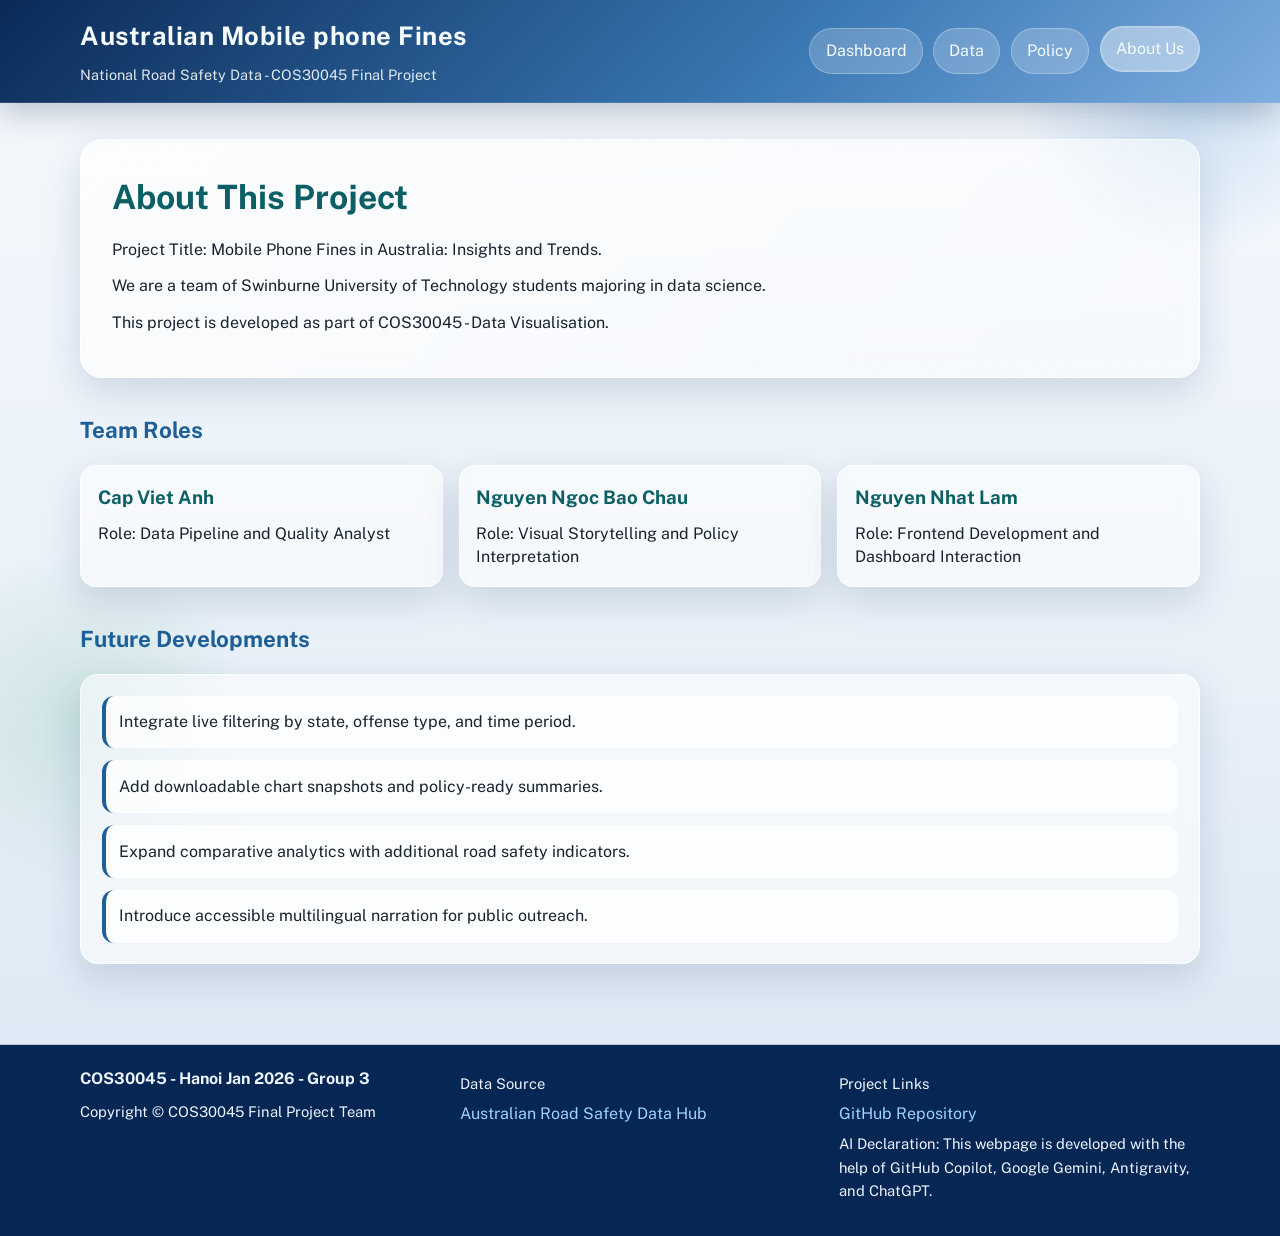
==== about.html @ 4bf0cf0b "web page initial update" ====
<!DOCTYPE html>
<html lang="en">
<head>
	<meta charset="UTF-8">
	<meta name="viewport" content="width=device-width, initial-scale=1.0">
	<title>About Us | Australian Mobile Phone Fines</title>
	<link rel="preconnect" href="https://fonts.googleapis.com">
	<link rel="preconnect" href="https://fonts.gstatic.com" crossorigin>
	<link href="https://fonts.googleapis.com/css2?family=Public+Sans:wght@300;400;500;600;700&display=swap" rel="stylesheet">
	<link rel="stylesheet" href="styles/main.css">
</head>
<body data-page="about">
	<div id="navbar"></div>

	<main>
		<div class="container">
			<section class="hero">
				<h2>About This Project</h2>
				<p>
					Project Title: Mobile Phone Fines in Australia: Insights and Trends.
				</p>
				<p>
					We are a team of Swinburne University of Technology students majoring in data science.
				</p>
				<p>
					This project is developed as part of COS30045 - Data Visualisation.
				</p>
			</section>

			<h3 class="section-title">Team Roles</h3>
			<section class="grid">
				<article class="card">
					<h3>Cap Viet Anh</h3>
					<p>Role: Data Pipeline and Quality Analyst</p>
				</article>
				<article class="card">
					<h3>Nguyen Ngoc Bao Chau</h3>
					<p>Role: Visual Storytelling and Policy Interpretation</p>
				</article>
				<article class="card">
					<h3>Nguyen Nhat Lam</h3>
					<p>Role: Frontend Development and Dashboard Interaction</p>
				</article>
			</section>

			<h3 class="section-title">Future Developments</h3>
			<section class="content-panel">
				<ul class="timeline">
					<li>Integrate live filtering by state, offense type, and time period.</li>
					<li>Add downloadable chart snapshots and policy-ready summaries.</li>
					<li>Expand comparative analytics with additional road safety indicators.</li>
					<li>Introduce accessible multilingual narration for public outreach.</li>
				</ul>
			</section>
		</div>
	</main>

	<div id="footer"></div>

	<script src="scripts/scripts.js"></script>
</body>
</html>
---- styles/main.css ----
:root {
  --linear1: linear-gradient(135deg, #0a2a57 0%, #3b79b5 62%, #7fade0 100%);
  --body-bg: linear-gradient(180deg, #f6f9fd 0%, #e8f0f8 55%, #d9e6f3 100%);
  --footer-bg: #062654;
  --text-primary: #0d5f66;
  --text-secondary: #1f5f97;
  --text-content: #18222d;
  --primary-btn: #2e9b66;
  --secondary-btn: #2e73b8;
  --white-glass: rgba(255, 255, 255, 0.56);
  --white-glass-strong: rgba(255, 255, 255, 0.72);
  --shadow: 0 14px 38px rgba(16, 49, 89, 0.15);
}

* {
  box-sizing: border-box;
}

body {
  margin: 0;
  font-family: "Public Sans", "Segoe UI", Tahoma, sans-serif;
  color: var(--text-content);
  background: var(--body-bg);
  min-height: 100vh;
  line-height: 1.6;
  position: relative;
}

body::before,
body::after {
  content: "";
  position: fixed;
  z-index: -1;
  border-radius: 50%;
  filter: blur(6px);
}

body::before {
  width: 340px;
  height: 340px;
  top: -90px;
  right: -80px;
  background: radial-gradient(circle, rgba(99, 165, 222, 0.32) 0%, rgba(99, 165, 222, 0) 72%);
}

body::after {
  width: 320px;
  height: 320px;
  left: -80px;
  bottom: 20px;
  background: radial-gradient(circle, rgba(125, 194, 166, 0.26) 0%, rgba(125, 194, 166, 0) 74%);
}

img {
  max-width: 100%;
  display: block;
}

a {
  color: inherit;
}

.container {
  width: min(1120px, 92vw);
  margin: 0 auto;
}

.site-header {
  background: var(--linear1);
  color: #f6fbff;
  position: sticky;
  top: 0;
  z-index: 10;
  box-shadow: 0 10px 30px rgba(5, 30, 65, 0.24);
  border-bottom: 1px solid rgba(255, 255, 255, 0.15);
}

.nav-wrap {
  display: flex;
  align-items: center;
  justify-content: space-between;
  gap: 1.25rem;
  padding: 1rem 0;
}

.brand-title {
  margin: 0;
  font-size: clamp(1.15rem, 2vw, 1.6rem);
  letter-spacing: 0.02em;
}

.brand-caption {
  margin: 0.35rem 0 0;
  font-size: 0.9rem;
  opacity: 0.9;
}

.site-nav {
  display: flex;
  align-items: center;
  gap: 0.65rem;
}

.site-nav a {
  text-decoration: none;
  padding: 0.58rem 0.95rem;
  border-radius: 999px;
  background: rgba(255, 255, 255, 0.2);
  border: 1px solid rgba(255, 255, 255, 0.28);
  transition: transform 0.2s ease, background 0.2s ease, box-shadow 0.2s ease;
}

.site-nav a:hover,
.site-nav a.is-active {
  background: rgba(255, 255, 255, 0.42);
  box-shadow: inset 0 0 0 1px rgba(255, 255, 255, 0.16);
  transform: translateY(-2px);
}

.menu-toggle {
  display: none;
  border: 1px solid rgba(255, 255, 255, 0.35);
  background: rgba(255, 255, 255, 0.15);
  color: #fff;
  border-radius: 999px;
  padding: 0.5rem 0.85rem;
  cursor: pointer;
}

main {
  padding: 2.3rem 0 3rem;
}

.hero {
  background: linear-gradient(130deg, rgba(255, 255, 255, 0.7), rgba(255, 255, 255, 0.42));
  border: 1px solid rgba(255, 255, 255, 0.75);
  border-radius: 22px;
  box-shadow: var(--shadow);
  padding: clamp(1.2rem, 2.4vw, 2.3rem);
  backdrop-filter: blur(11px);
}

.hero h2 {
  margin-top: 0;
  margin-bottom: 0.75rem;
  color: var(--text-primary);
  font-size: clamp(1.4rem, 3vw, 2.1rem);
}

.hero p {
  max-width: 74ch;
  line-height: 1.68;
  margin: 0.6rem 0;
}

.button-row {
  margin-top: 1.2rem;
  display: flex;
  flex-wrap: wrap;
  gap: 0.85rem;
}

.btn {
  display: inline-flex;
  align-items: center;
  justify-content: center;
  padding: 0.7rem 1.25rem;
  text-decoration: none;
  border-radius: 12px;
  color: #fff;
  border: 1px solid rgba(255, 255, 255, 0.55);
  backdrop-filter: blur(8px);
  box-shadow: 0 10px 16px rgba(0, 0, 0, 0.13);
  transition: transform 0.22s ease, box-shadow 0.22s ease, filter 0.22s ease;
}

.btn:hover {
  transform: translateY(-2px) scale(1.01);
  box-shadow: 0 14px 18px rgba(0, 0, 0, 0.16);
  filter: brightness(1.04);
}

.btn-primary {
  background: linear-gradient(135deg, var(--primary-btn), #267f4f);
}

.btn-secondary {
  background: linear-gradient(135deg, var(--secondary-btn), #20558a);
}

.section-title {
  color: var(--text-secondary);
  margin: 2.2rem 0 1rem;
  font-size: 1.4rem;
}

.grid {
  display: grid;
  grid-template-columns: repeat(12, 1fr);
  gap: 1rem;
}

.card {
  grid-column: span 4;
  background: var(--white-glass);
  border: 1px solid rgba(255, 255, 255, 0.72);
  border-radius: 16px;
  padding: 1.05rem;
  box-shadow: var(--shadow);
  backdrop-filter: blur(8px);
}

.card h3 {
  margin: 0 0 0.55rem;
  color: var(--text-primary);
}

.card p {
  margin: 0;
  line-height: 1.48;
}

.timeline {
  list-style: none;
  padding-left: 0;
  margin: 0;
  display: grid;
  gap: 0.75rem;
}

.timeline li {
  background: var(--white-glass-strong);
  border-left: 4px solid var(--text-secondary);
  padding: 0.85rem;
  border-radius: 12px;
}

.content-panel {
  background: var(--white-glass);
  border: 1px solid rgba(255, 255, 255, 0.72);
  border-radius: 18px;
  padding: 1.3rem;
  box-shadow: var(--shadow);
  backdrop-filter: blur(8px);
}

.placeholder-box {
  border: 2px dashed rgba(34, 101, 162, 0.5);
  border-radius: 12px;
  background: rgba(255, 255, 255, 0.55);
  min-height: 220px;
  display: grid;
  place-items: center;
  color: var(--text-secondary);
  font-weight: 600;
}

.site-footer {
  background: var(--footer-bg);
  border-top: 1px solid rgba(255, 255, 255, 0.72);
  margin-top: 2rem;
  color: #edf4ff;
}

.footer-grid {
  display: grid;
  grid-template-columns: repeat(3, minmax(0, 1fr));
  gap: 1.2rem;
  padding: 1.3rem 0 1.7rem;
}

.footer-title {
  margin: 0 0 0.5rem;
  color: #edf4ff;
  font-weight: 700;
}

.footer-copy,
.footer-label,
.footer-ai {
  margin: 0.35rem 0;
  font-size: 0.92rem;
}

.footer-link {
  color: #9fd2ff;
  text-decoration: none;
}

.footer-link:hover {
  text-decoration: underline;
}

.cta-grid {
  margin-top: 1.2rem;
  display: grid;
  grid-template-columns: repeat(3, minmax(0, 1fr));
  gap: 0.95rem;
}

.cta-card {
  border-radius: 16px;
  padding: 1.1rem;
  text-decoration: none;
  color: #ffffff;
  box-shadow: var(--shadow);
  border: 1px solid rgba(255, 255, 255, 0.6);
  backdrop-filter: blur(10px);
  transition: transform 0.22s ease, box-shadow 0.22s ease, filter 0.22s ease;
}

.cta-card:hover {
  transform: translateY(-4px);
  box-shadow: 0 15px 22px rgba(8, 30, 58, 0.22);
  filter: brightness(1.04);
}

.cta-card h3 {
  margin: 0 0 0.45rem;
}

.cta-card p {
  margin: 0;
  font-size: 0.95rem;
  line-height: 1.45;
}

.cta-card.primary {
  background: linear-gradient(135deg, #2f9e62, #267f4f);
}

.cta-card.secondary {
  background: linear-gradient(135deg, #2f72b8, #20558a);
}

@media (max-width: 900px) {
  .card {
    grid-column: span 6;
  }

  .cta-grid {
    grid-template-columns: 1fr;
  }

  .footer-grid {
    grid-template-columns: 1fr;
  }
}

@media (max-width: 760px) {
  .menu-toggle {
    display: inline-flex;
  }

  .site-nav {
    position: absolute;
    right: 4vw;
    top: 88px;
    display: none;
    width: min(280px, 92vw);
    flex-direction: column;
    align-items: stretch;
    background: rgba(9, 41, 87, 0.94);
    border: 1px solid rgba(255, 255, 255, 0.18);
    border-radius: 12px;
    padding: 0.6rem;
    backdrop-filter: blur(9px);
  }

  .site-nav.open {
    display: flex;
  }

  .site-nav a {
    text-align: center;
  }

  .card {
    grid-column: span 12;
  }
}
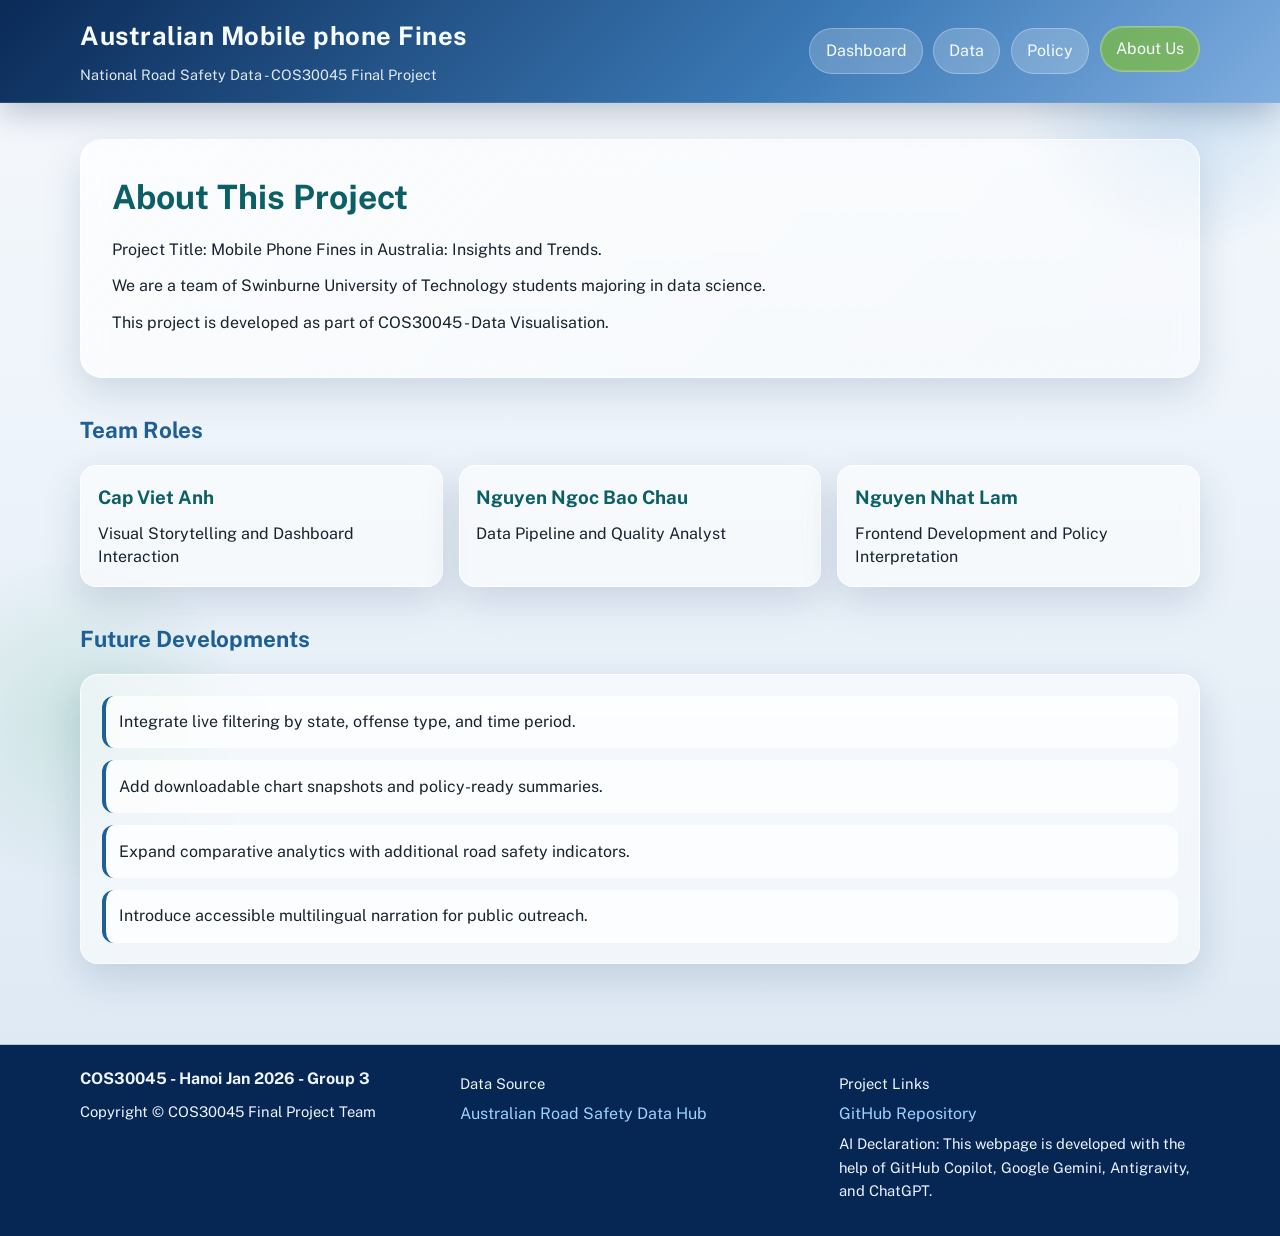
==== commit 65d83644: "adjust styling" ====
--- a/about.html
+++ b/about.html
@@ -31,15 +31,15 @@
 			<section class="grid">
 				<article class="card">
 					<h3>Cap Viet Anh</h3>
-					<p>Role: Data Pipeline and Quality Analyst</p>
+					<p>Visual Storytelling and Dashboard Interaction</p>
 				</article>
 				<article class="card">
 					<h3>Nguyen Ngoc Bao Chau</h3>
-					<p>Role: Visual Storytelling and Policy Interpretation</p>
+					<p>Data Pipeline and Quality Analyst</p>
 				</article>
 				<article class="card">
 					<h3>Nguyen Nhat Lam</h3>
-					<p>Role: Frontend Development and Dashboard Interaction</p>
+					<p>Frontend Development and Policy Interpretation</p>
 				</article>
 			</section>
 
--- a/styles/main.css
+++ b/styles/main.css
@@ -112,7 +112,7 @@
 
 .site-nav a:hover,
 .site-nav a.is-active {
-  background: rgba(255, 255, 255, 0.42);
+  background: rgba(132, 196, 27, 0.588);
   box-shadow: inset 0 0 0 1px rgba(255, 255, 255, 0.16);
   transform: translateY(-2px);
 }
@@ -285,6 +285,9 @@
 .footer-link {
   color: #9fd2ff;
   text-decoration: none;
+}
+.link{
+  color: #1f5f97;
 }
 
 .footer-link:hover {
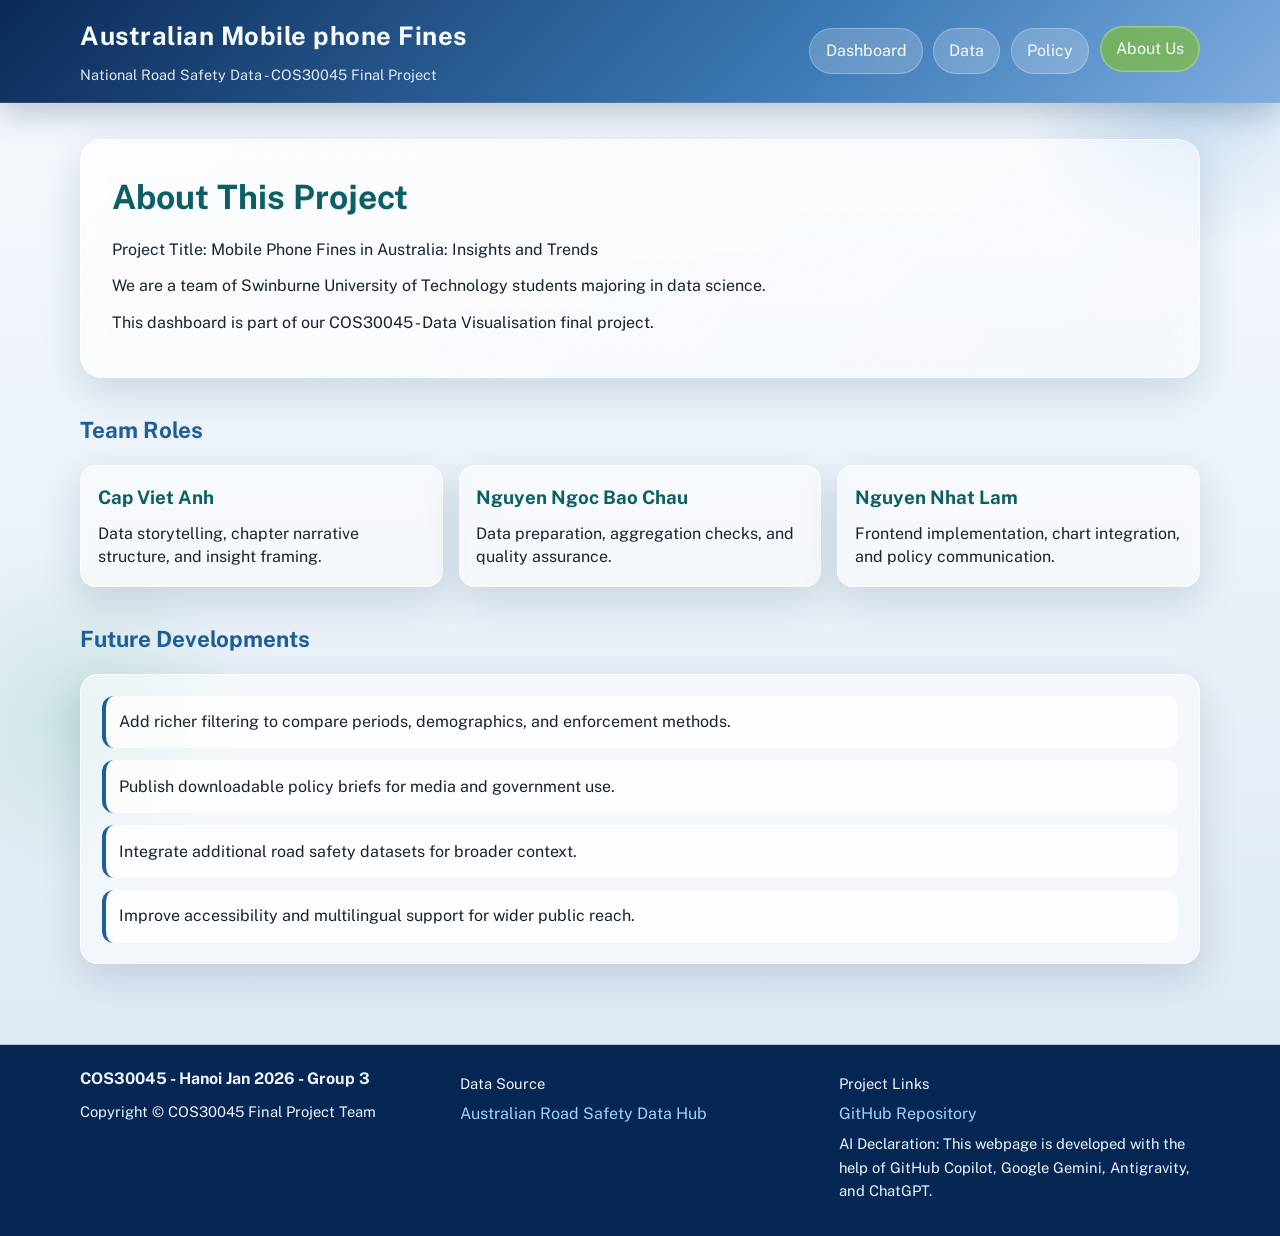
==== commit fa292721: "update pages with proper story telling" ====
--- a/about.html
+++ b/about.html
@@ -17,13 +17,13 @@
 			<section class="hero">
 				<h2>About This Project</h2>
 				<p>
-					Project Title: Mobile Phone Fines in Australia: Insights and Trends.
+					Project Title: Mobile Phone Fines in Australia: Insights and Trends
 				</p>
 				<p>
 					We are a team of Swinburne University of Technology students majoring in data science.
 				</p>
 				<p>
-					This project is developed as part of COS30045 - Data Visualisation.
+					This dashboard is part of our COS30045 - Data Visualisation final project.
 				</p>
 			</section>
 
@@ -31,25 +31,25 @@
 			<section class="grid">
 				<article class="card">
 					<h3>Cap Viet Anh</h3>
-					<p>Visual Storytelling and Dashboard Interaction</p>
+					<p>Data storytelling, chapter narrative structure, and insight framing.</p>
 				</article>
 				<article class="card">
 					<h3>Nguyen Ngoc Bao Chau</h3>
-					<p>Data Pipeline and Quality Analyst</p>
+					<p>Data preparation, aggregation checks, and quality assurance.</p>
 				</article>
 				<article class="card">
 					<h3>Nguyen Nhat Lam</h3>
-					<p>Frontend Development and Policy Interpretation</p>
+					<p>Frontend implementation, chart integration, and policy communication.</p>
 				</article>
 			</section>
 
 			<h3 class="section-title">Future Developments</h3>
 			<section class="content-panel">
 				<ul class="timeline">
-					<li>Integrate live filtering by state, offense type, and time period.</li>
-					<li>Add downloadable chart snapshots and policy-ready summaries.</li>
-					<li>Expand comparative analytics with additional road safety indicators.</li>
-					<li>Introduce accessible multilingual narration for public outreach.</li>
+					<li>Add richer filtering to compare periods, demographics, and enforcement methods.</li>
+					<li>Publish downloadable policy briefs for media and government use.</li>
+					<li>Integrate additional road safety datasets for broader context.</li>
+					<li>Improve accessibility and multilingual support for wider public reach.</li>
 				</ul>
 			</section>
 		</div>
--- a/styles/main.css
+++ b/styles/main.css
@@ -152,6 +152,12 @@
   line-height: 1.68;
   margin: 0.6rem 0;
 }
+.caption {
+  margin: 0.35rem 0 0;
+  font-size: 0.9rem;
+  color: var(--text-secondary);
+  font-style: italic;
+}
 
 .button-row {
   margin-top: 1.2rem;
@@ -334,6 +340,35 @@
 
 .cta-card.secondary {
   background: linear-gradient(135deg, #2f72b8, #20558a);
+}
+
+.metric-grid {
+  margin-bottom: 1.3rem;
+}
+
+.metric-card {
+  text-align: left;
+}
+
+.metric-value {
+  font-size: clamp(1.45rem, 2.6vw, 2.05rem);
+  font-weight: 700;
+  color: var(--text-primary);
+}
+
+.why-matters {
+  background: linear-gradient(135deg, rgba(46, 155, 102, 0.14), rgba(112, 194, 145, 0.18));
+  border-color: rgba(46, 155, 102, 0.32);
+}
+
+.why-matters h2 {
+  margin-top: 0;
+  margin-bottom: 0.55rem;
+  color: #1c6f4a;
+}
+
+.why-matters p {
+  margin: 0;
 }
 
 @media (max-width: 900px) {
